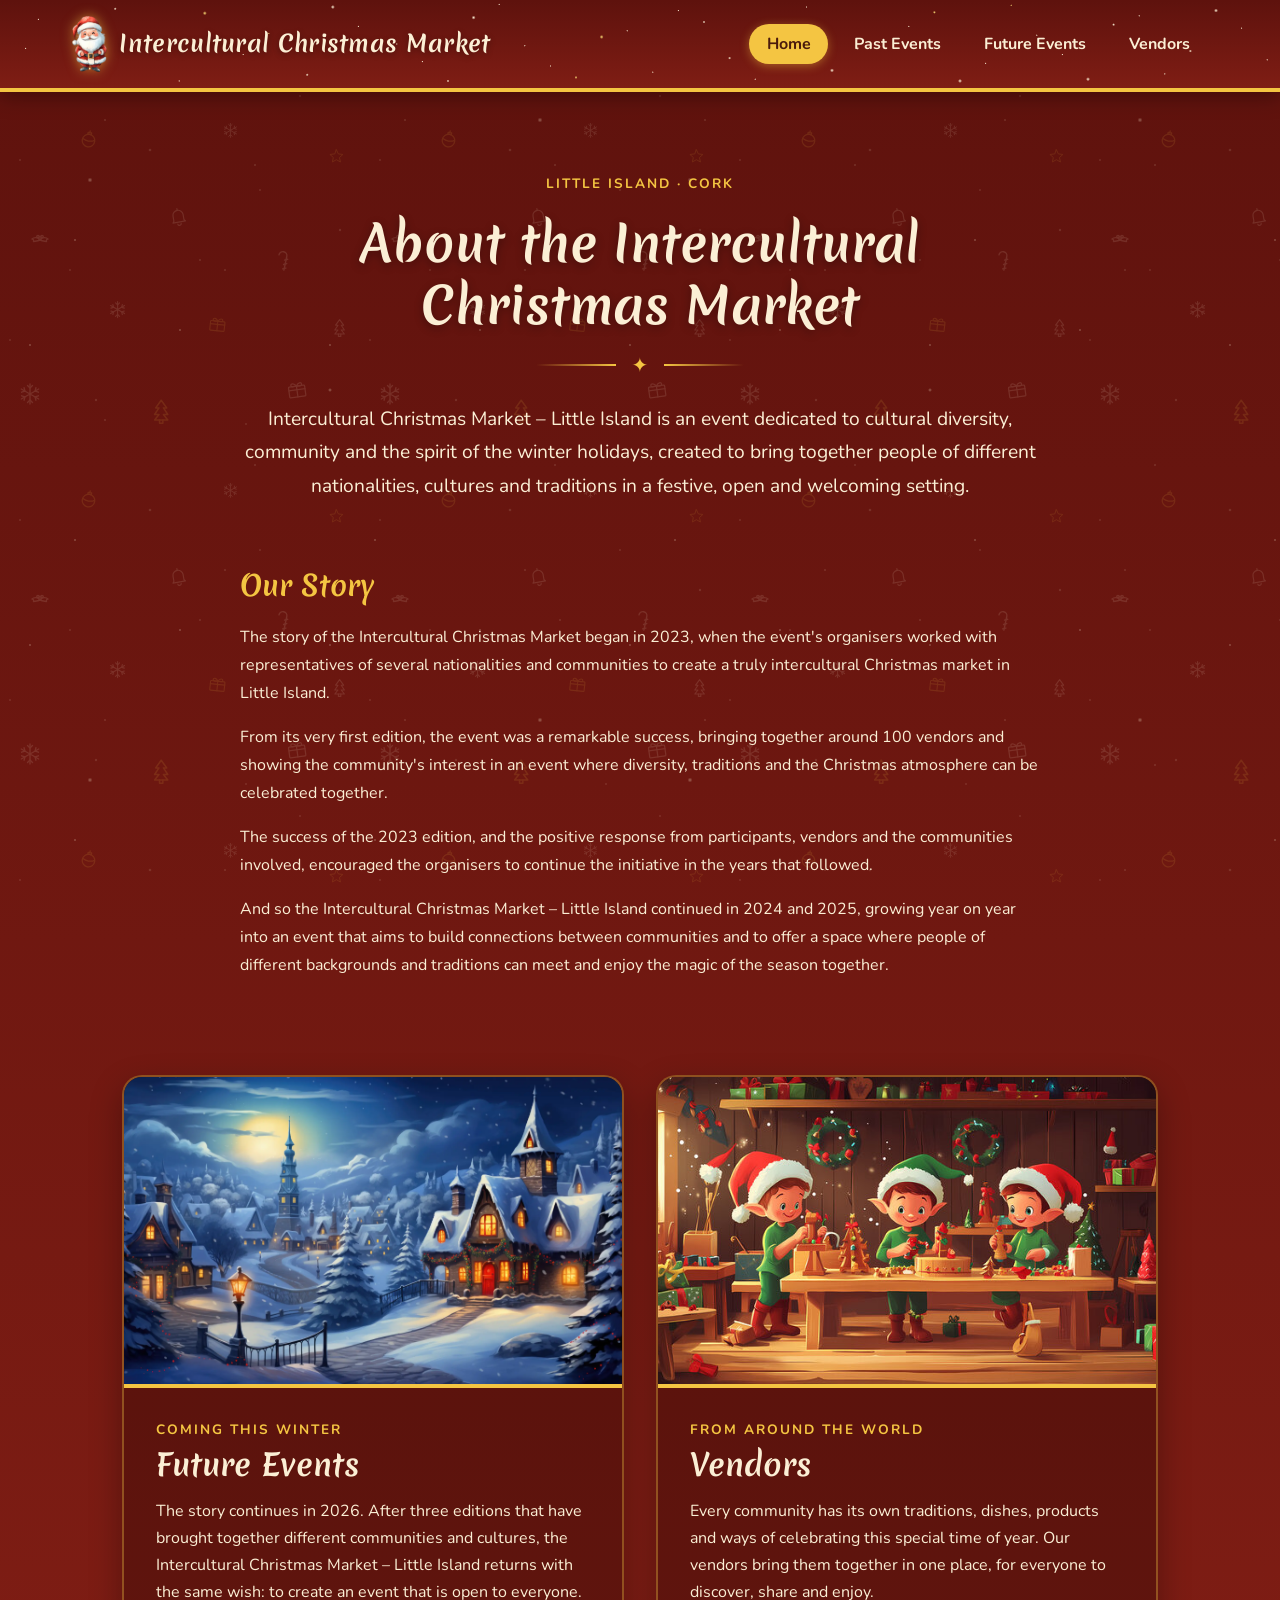
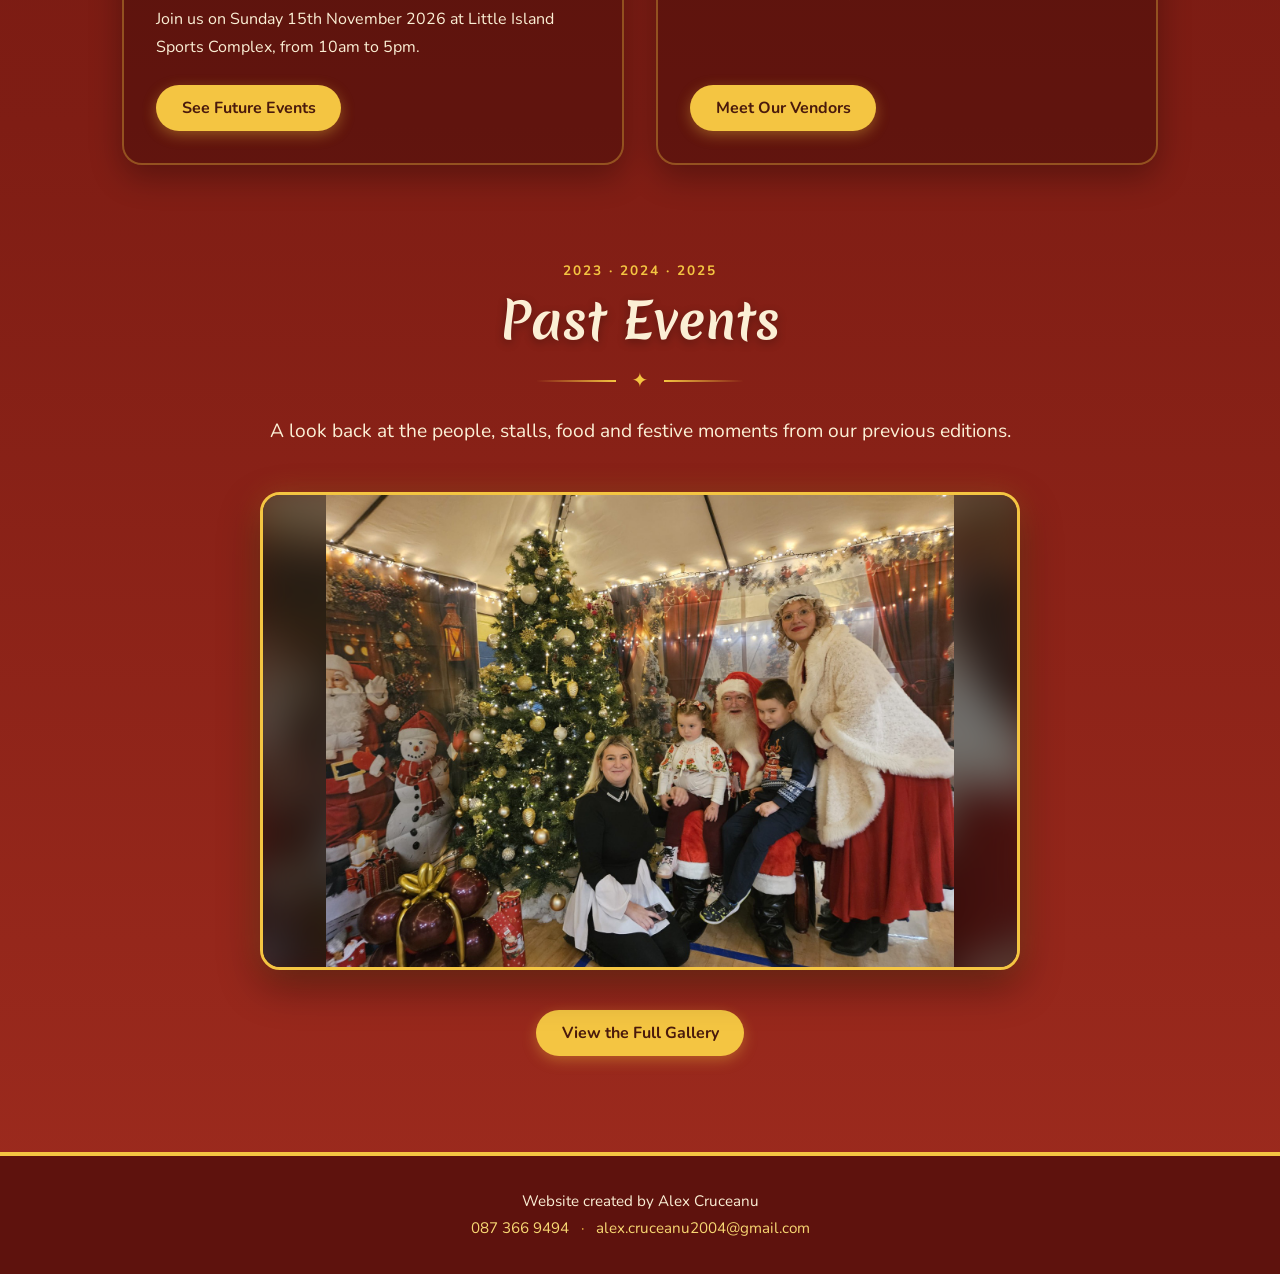
==== index.html @ 0f2bd7fd "Intercultural Christmas Market website Co-Authored-By: Claude Opus 5.5 <noreply@anthropic.com>" ====
<!DOCTYPE html>
<html lang="en">
<head>
  <meta charset="UTF-8">
  <meta name="viewport" content="width=device-width, initial-scale=1.0">
  <title>Intercultural Christmas Market</title>
  <link rel="preconnect" href="https://fonts.googleapis.com">
  <link rel="preconnect" href="https://fonts.gstatic.com" crossorigin>
  <link href="https://fonts.googleapis.com/css2?family=Merienda:wght@600;700&family=Nunito:wght@600;700&display=swap" rel="stylesheet">
  <link rel="stylesheet" href="styles.css">
</head>
<body>

  <header class="navbar">
    <nav class="nav-container" aria-label="Main navigation">
      <a href="index.html" class="brand">
        <img src="images/santa.png" alt="" class="brand-santa" width="316" height="499">
        <span class="brand-text">Intercultural Christmas Market</span>
      </a>

      <button class="nav-toggle" aria-label="Open menu" aria-expanded="false" aria-controls="nav-links">
        <span></span><span></span><span></span>
      </button>

      <ul class="nav-links" id="nav-links">
        <li><a href="index.html" class="active" aria-current="page">Home</a></li>
        <li><a href="past-events.html">Past Events</a></li>
        <li><a href="future-events.html">Future Events</a></li>
        <li><a href="vendors.html">Vendors</a></li>
      </ul>
    </nav>
  </header>

  <main>
    <!-- ========== About ========== -->
    <section class="about" id="about" aria-labelledby="about-title">
      <div class="container">

        <header class="section-header">
          <p class="eyebrow">Little Island &middot; Cork</p>
          <h1 id="about-title">About the Intercultural Christmas Market</h1>
          <div class="divider" aria-hidden="true"><span>&#10022;</span></div>
          <p class="lead">
            Intercultural Christmas Market – Little Island is an event dedicated to cultural diversity,
            community and the spirit of the winter holidays, created to bring together people of different
            nationalities, cultures and traditions in a festive, open and welcoming setting.
          </p>
        </header>

        <!-- Our story -->
        <div class="story">
          <h2>Our Story</h2>
          <p>
            The story of the Intercultural Christmas Market began in 2023, when the event's organisers
            worked with representatives of several nationalities and communities to create a truly
            intercultural Christmas market in Little Island.
          </p>
          <p>
            From its very first edition, the event was a remarkable success, bringing together around
            100 vendors and showing the community's interest in an event where diversity, traditions and
            the Christmas atmosphere can be celebrated together.
          </p>
          <p>
            The success of the 2023 edition, and the positive response from participants, vendors and the
            communities involved, encouraged the organisers to continue the initiative in the years that
            followed.
          </p>
          <p>
            And so the Intercultural Christmas Market – Little Island continued in 2024 and 2025, growing
            year on year into an event that aims to build connections between communities and to offer a
            space where people of different backgrounds and traditions can meet and enjoy the magic of the
            season together.
          </p>
        </div>

      </div>
    </section>
    <!-- ========== Future Events + Vendors ========== -->
    <section class="highlights" aria-label="Future events and vendors">
      <div class="container highlights-grid">

        <article class="feature-card">
          <div class="feature-image">
            <img src="images/future-events.webp" alt="A snowy Christmas village at night with glowing windows" width="2210" height="1316" loading="lazy">
          </div>
          <div class="feature-body">
            <p class="eyebrow">Coming this winter</p>
            <h2>Future Events</h2>
            <p>
              The story continues in 2026. After three editions that have brought together different
              communities and cultures, the Intercultural Christmas Market – Little Island returns with
              the same wish: to create an event that is open to everyone. Join us on Sunday 15th
              November 2026 at Little Island Sports Complex, from 10am to 5pm.
            </p>
            <a href="future-events.html" class="btn">See Future Events</a>
          </div>
        </article>

        <article class="feature-card">
          <div class="feature-image">
            <img src="images/vendors.jpg" alt="Christmas elves making toys in a cosy workshop" width="643" height="360" loading="lazy">
          </div>
          <div class="feature-body">
            <p class="eyebrow">From around the world</p>
            <h2>Vendors</h2>
            <p>
              Every community has its own traditions, dishes, products and ways of celebrating this special
              time of year. Our vendors bring them together in one place, for everyone to discover, share
              and enjoy.
            </p>
            <a href="vendors.html" class="btn">Meet Our Vendors</a>
          </div>
        </article>

      </div>
    </section>
    <!-- ========== Past Events carousel ========== -->
    <section class="past-events" aria-labelledby="past-title">
      <div class="container">
        <header class="section-header">
          <p class="eyebrow">2023 &middot; 2024 &middot; 2025</p>
          <h2 id="past-title">Past Events</h2>
          <div class="divider" aria-hidden="true"><span>&#10022;</span></div>
          <p class="lead">
            A look back at the people, stalls, food and festive moments from our previous editions.
          </p>
        </header>

        <div class="carousel" aria-roledescription="carousel" aria-label="Photos from past events">
          <div class="carousel-viewport">
            <ul class="carousel-track">
            <li class="slide" style="--bg: url('images/gallery/photo-05.jpg')" aria-roledescription="slide" aria-label="1 of 15">
              <img src="images/gallery/photo-05.jpg" alt="Families meeting Santa and Mrs Claus in Santa's Grotto" loading="eager">
            </li>
            <li class="slide" style="--bg: url('images/gallery/photo-34.jpg')" aria-roledescription="slide" aria-label="2 of 15">
              <img src="images/gallery/photo-34.jpg" alt="Two artists with paintings, jewellery and hand-painted clothes" loading="lazy">
            </li>
            <li class="slide" style="--bg: url('images/gallery/photo-16.jpg')" aria-roledescription="slide" aria-label="3 of 15">
              <img src="images/gallery/photo-16.jpg" alt="Homemade cakes and pastries" loading="lazy">
            </li>
            <li class="slide" style="--bg: url('images/gallery/photo-12.jpg')" aria-roledescription="slide" aria-label="4 of 15">
              <img src="images/gallery/photo-12.jpg" alt="Mexican street food from a festive food truck" loading="lazy">
            </li>
            <li class="slide" style="--bg: url('images/gallery/photo-27.jpg')" aria-roledescription="slide" aria-label="5 of 15">
              <img src="images/gallery/photo-27.jpg" alt="A busy market hall full of stalls and visitors" loading="lazy">
            </li>
            <li class="slide" style="--bg: url('images/gallery/photo-18.jpg')" aria-roledescription="slide" aria-label="6 of 15">
              <img src="images/gallery/photo-18.jpg" alt="Handmade crochet toys" loading="lazy">
            </li>
            <li class="slide" style="--bg: url('images/gallery/photo-54.jpg')" aria-roledescription="slide" aria-label="7 of 15">
              <img src="images/gallery/photo-54.jpg" alt="The Lunula Tea stallholders" loading="lazy">
            </li>
            <li class="slide" style="--bg: url('images/gallery/photo-19.jpg')" aria-roledescription="slide" aria-label="8 of 15">
              <img src="images/gallery/photo-19.jpg" alt="Botanical scented candles" loading="lazy">
            </li>
            <li class="slide" style="--bg: url('images/gallery/photo-13.jpg')" aria-roledescription="slide" aria-label="9 of 15">
              <img src="images/gallery/photo-13.jpg" alt="Speciality coffee to keep everyone warm" loading="lazy">
            </li>
            <li class="slide" style="--bg: url('images/gallery/photo-23.jpg')" aria-roledescription="slide" aria-label="10 of 15">
              <img src="images/gallery/photo-23.jpg" alt="Santa, Mrs Claus and their elf arrive" loading="lazy">
            </li>
            <li class="slide" style="--bg: url('images/gallery/photo-11.jpg')" aria-roledescription="slide" aria-label="11 of 15">
              <img src="images/gallery/photo-11.jpg" alt="Personalised mugs and Christmas gifts" loading="lazy">
            </li>
            <li class="slide" style="--bg: url('images/gallery/photo-37.jpg')" aria-roledescription="slide" aria-label="12 of 15">
              <img src="images/gallery/photo-37.jpg" alt="An oil painting of an autumn lake" loading="lazy">
            </li>
            <li class="slide" style="--bg: url('images/gallery/photo-20.jpg')" aria-roledescription="slide" aria-label="13 of 15">
              <img src="images/gallery/photo-20.jpg" alt="Handmade cards and gifts" loading="lazy">
            </li>
            <li class="slide" style="--bg: url('images/gallery/photo-17.jpg')" aria-roledescription="slide" aria-label="14 of 15">
              <img src="images/gallery/photo-17.jpg" alt="Friends gathered at the winter grotto" loading="lazy">
            </li>
            <li class="slide" style="--bg: url('images/gallery/photo-01.jpg')" aria-roledescription="slide" aria-label="15 of 15">
              <img src="images/gallery/photo-01.jpg" alt="Guests and community representatives at the market" loading="lazy">
            </li>
            </ul>
          </div>
        </div>

        <div class="past-cta">
          <a href="past-events.html" class="btn">View the Full Gallery</a>
        </div>
      </div>
    </section>
  </main>

  <footer class="site-footer">
    <div class="container">
      <p>Website created by Alex Cruceanu</p>
      <p>
        <a href="tel:+353873669494">087 366 9494</a>
        <span aria-hidden="true">&middot;</span>
        <a href="mailto:alex.cruceanu2004@gmail.com">alex.cruceanu2004@gmail.com</a>
      </p>
    </div>
  </footer>

  <script src="script.js"></script>
</body>
</html>
---- styles.css ----
/* ---------- Palette (taken from last year's flier) ---------- */
:root {
  --red-dark: #5e120d;
  --red: #7f1d14;
  --red-light: #9e2b1e;
  --gold: #f4c542;
  --gold-soft: #f8d873;
  --cream: #fbefd5;
  --brown: #4a1a0c;

  --font-display: "Merienda", cursive;
  --font-body: "Nunito", system-ui, sans-serif;
}

* {
  box-sizing: border-box;
  margin: 0;
  padding: 0;
}

body {
  font-family: var(--font-body);
  background: linear-gradient(180deg, var(--red-dark) 0%, var(--red) 60%, var(--red-light) 100%);
  min-height: 100vh;
  color: var(--cream);
  /* keeps the footer at the bottom on short pages */
  display: flex;
  flex-direction: column;
}

/* ---------- Festive background ---------- */
/* faint scattered icons: snowflakes, trees, presents, baubles... */
body::before {
  content: "";
  position: fixed;
  inset: 0;
  z-index: 0;
  pointer-events: none;
  background: url("images/pattern.svg") 0 0 / 360px 360px repeat;
  opacity: 0.12;
}

/* gently falling snow (two sizes of flake drifting at the same pace) */
body::after {
  content: "";
  position: fixed;
  left: 0;
  right: 0;
  top: -600px;
  height: calc(100% + 600px);
  z-index: 0;
  pointer-events: none;
  background-image:
    radial-gradient(1.5px 1.5px at 10% 15%, var(--cream), transparent),
    radial-gradient(1px 1px at 35% 40%, var(--cream), transparent),
    radial-gradient(1.5px 1.5px at 60% 10%, var(--cream), transparent),
    radial-gradient(1px 1px at 85% 55%, var(--cream), transparent),
    radial-gradient(1.5px 1.5px at 25% 80%, var(--cream), transparent),
    radial-gradient(1px 1px at 75% 90%, var(--cream), transparent),
    radial-gradient(2.5px 2.5px at 15% 30%, var(--cream), transparent),
    radial-gradient(2px 2px at 55% 65%, var(--cream), transparent),
    radial-gradient(2.5px 2.5px at 90% 20%, var(--cream), transparent);
  background-size:
    300px 300px, 300px 300px, 300px 300px, 300px 300px, 300px 300px, 300px 300px,
    600px 600px, 600px 600px, 600px 600px;
  opacity: 0.35;
  animation: snowfall 40s linear infinite;
}

@keyframes snowfall {
  from { transform: translateY(0); }
  to   { transform: translateY(600px); }
}

@media (prefers-reduced-motion: reduce) {
  body::after {
    animation: none;
  }
}

/* keep page content above the background layers */
main {
  position: relative;
  z-index: 1;
  flex: 1;
}

/* ---------- Navbar ---------- */
.navbar {
  position: sticky;
  top: 0;
  z-index: 100;
  background: linear-gradient(180deg, var(--red-dark), var(--red));
  border-bottom: 4px solid var(--gold);
  box-shadow: 0 4px 20px rgba(0, 0, 0, 0.35);
}

/* ---------- Starry sky (two layers that twinkle out of sync) ---------- */
.navbar::before,
.navbar::after {
  content: "";
  position: absolute;
  inset: 0;
  pointer-events: none;
  background-repeat: no-repeat;
}

.navbar::before {
  background-image:
    radial-gradient(1px 1px at 3% 22%, var(--cream), transparent),
    radial-gradient(1.5px 1.5px at 7% 78%, var(--cream), transparent),
    radial-gradient(1px 1px at 11% 45%, var(--cream), transparent),
    radial-gradient(2px 2px at 16% 15%, var(--gold-soft), transparent),
    radial-gradient(1px 1px at 19% 62%, var(--cream), transparent),
    radial-gradient(1.5px 1.5px at 24% 85%, var(--cream), transparent),
    radial-gradient(1px 1px at 28% 30%, var(--cream), transparent),
    radial-gradient(1px 1px at 33% 70%, var(--cream), transparent),
    radial-gradient(2px 2px at 37% 20%, var(--cream), transparent),
    radial-gradient(1px 1px at 41% 52%, var(--cream), transparent),
    radial-gradient(1.5px 1.5px at 45% 88%, var(--gold-soft), transparent),
    radial-gradient(1px 1px at 49% 35%, var(--cream), transparent),
    radial-gradient(1px 1px at 53% 12%, var(--cream), transparent),
    radial-gradient(1.5px 1.5px at 57% 66%, var(--cream), transparent),
    radial-gradient(1px 1px at 61% 28%, var(--cream), transparent),
    radial-gradient(2px 2px at 65% 80%, var(--cream), transparent),
    radial-gradient(1px 1px at 69% 48%, var(--cream), transparent),
    radial-gradient(1.5px 1.5px at 73% 14%, var(--gold-soft), transparent),
    radial-gradient(1px 1px at 77% 72%, var(--cream), transparent),
    radial-gradient(1px 1px at 81% 40%, var(--cream), transparent),
    radial-gradient(2px 2px at 85% 90%, var(--cream), transparent),
    radial-gradient(1px 1px at 89% 18%, var(--cream), transparent),
    radial-gradient(1.5px 1.5px at 93% 58%, var(--cream), transparent),
    radial-gradient(1px 1px at 97% 32%, var(--cream), transparent);
  animation: twinkle 3.5s ease-in-out infinite alternate;
}

.navbar::after {
  background-image:
    radial-gradient(1px 1px at 2% 55%, var(--cream), transparent),
    radial-gradient(1.5px 1.5px at 9% 10%, var(--cream), transparent),
    radial-gradient(1px 1px at 14% 92%, var(--cream), transparent),
    radial-gradient(1px 1px at 21% 38%, var(--gold-soft), transparent),
    radial-gradient(2px 2px at 26% 8%, var(--cream), transparent),
    radial-gradient(1px 1px at 31% 50%, var(--cream), transparent),
    radial-gradient(1.5px 1.5px at 35% 92%, var(--cream), transparent),
    radial-gradient(1px 1px at 39% 5%, var(--cream), transparent),
    radial-gradient(1px 1px at 43% 75%, var(--cream), transparent),
    radial-gradient(2px 2px at 47% 42%, var(--gold-soft), transparent),
    radial-gradient(1px 1px at 51% 82%, var(--cream), transparent),
    radial-gradient(1.5px 1.5px at 55% 25%, var(--cream), transparent),
    radial-gradient(1px 1px at 59% 90%, var(--cream), transparent),
    radial-gradient(1px 1px at 63% 8%, var(--cream), transparent),
    radial-gradient(1.5px 1.5px at 67% 55%, var(--cream), transparent),
    radial-gradient(1px 1px at 71% 30%, var(--cream), transparent),
    radial-gradient(2px 2px at 75% 92%, var(--cream), transparent),
    radial-gradient(1px 1px at 79% 6%, var(--gold-soft), transparent),
    radial-gradient(1px 1px at 83% 62%, var(--cream), transparent),
    radial-gradient(1.5px 1.5px at 87% 28%, var(--cream), transparent),
    radial-gradient(1px 1px at 91% 84%, var(--cream), transparent),
    radial-gradient(2px 2px at 95% 12%, var(--cream), transparent),
    radial-gradient(1px 1px at 99% 68%, var(--cream), transparent);
  animation: twinkle 4.5s ease-in-out 1.75s infinite alternate-reverse;
}

@keyframes twinkle {
  from { opacity: 0.25; }
  to   { opacity: 0.95; }
}

@media (prefers-reduced-motion: reduce) {
  .navbar::before,
  .navbar::after {
    animation: none;
    opacity: 0.7;
  }
}

.nav-container {
  position: relative;
  z-index: 1; /* keep content above the stars */
  max-width: 1200px;
  margin: 0 auto;
  padding: 1rem 2rem;
  display: flex;
  align-items: center;
  justify-content: space-between;
  gap: 1.5rem;
}

/* Brand (far left) */
.brand {
  display: flex;
  align-items: center;
  gap: 0.75rem;
  text-decoration: none;
  color: var(--cream);
}

.brand-santa {
  flex-shrink: 0;
  height: 3.5rem;
  width: auto;
  /* soft golden glow so the red suit stands out against the red bar */
  filter: drop-shadow(0 0 6px rgba(244, 197, 66, 0.55));
  transition: transform 0.3s;
}

.brand:hover .brand-santa {
  transform: rotate(-6deg) scale(1.06);
}

.brand-text {
  font-family: var(--font-display);
  font-weight: 700;
  font-size: 1.45rem;
  line-height: 1.2;
  letter-spacing: 0.3px;
  text-shadow: 0 2px 6px rgba(0, 0, 0, 0.3);
}

/* Links (right side) */
.nav-links {
  list-style: none;
  display: flex;
  align-items: center;
  gap: 0.5rem;
}

.nav-links a {
  display: block;
  padding: 0.55rem 1.1rem;
  border-radius: 999px;
  font-weight: 700;
  font-size: 1rem;
  color: var(--cream);
  text-decoration: none;
  transition: background-color 0.2s, color 0.2s, transform 0.2s;
}

.nav-links a:hover,
.nav-links a:focus-visible {
  background-color: rgba(244, 197, 66, 0.15);
  color: var(--gold-soft);
  transform: translateY(-1px);
  outline: none;
}

.nav-links a.active {
  background-color: var(--gold);
  color: var(--brown);
  box-shadow: 0 2px 10px rgba(244, 197, 66, 0.4);
}

/* Hamburger (mobile only) */
.nav-toggle {
  display: none;
  flex-direction: column;
  justify-content: center;
  gap: 5px;
  width: 2.75rem;
  height: 2.75rem;
  padding: 0.6rem;
  background: none;
  border: 2px solid var(--gold);
  border-radius: 10px;
  cursor: pointer;
}

.nav-toggle span {
  display: block;
  height: 3px;
  border-radius: 2px;
  background: var(--gold);
  transition: transform 0.25s, opacity 0.25s;
}

.nav-toggle[aria-expanded="true"] span:nth-child(1) { transform: translateY(8px) rotate(45deg); }
.nav-toggle[aria-expanded="true"] span:nth-child(2) { opacity: 0; }
.nav-toggle[aria-expanded="true"] span:nth-child(3) { transform: translateY(-8px) rotate(-45deg); }

/* ---------- Responsive ---------- */
@media (max-width: 860px) {
  .nav-container {
    flex-wrap: wrap;
    padding: 0.85rem 1.25rem;
  }

  .brand-text {
    font-size: 1.15rem;
  }

  .brand-santa {
    height: 2.75rem;
  }

  .nav-toggle {
    display: flex;
  }

  .nav-links {
    display: none;
    flex-direction: column;
    align-items: stretch;
    width: 100%;
    padding-top: 0.75rem;
    border-top: 1px solid rgba(244, 197, 66, 0.3);
  }

  .nav-links.open {
    display: flex;
  }

  .nav-links a {
    text-align: center;
    padding: 0.75rem;
  }
}

/* ==========================================================
   Shared page building blocks
   ========================================================== */
.container {
  max-width: 1100px;
  margin: 0 auto;
  padding: 0 2rem;
}

h1, h2 {
  font-family: var(--font-display);
  font-weight: 700;
  line-height: 1.25;
}

.eyebrow {
  font-weight: 700;
  font-size: 0.85rem;
  letter-spacing: 2px;
  text-transform: uppercase;
  color: var(--gold);
}

/* ==========================================================
   About section
   ========================================================== */
.about {
  padding: 5rem 0 6rem;
}

.about p {
  line-height: 1.75;
  margin-bottom: 1rem;
}

.about p:last-child {
  margin-bottom: 0;
}

/* Header */
.section-header {
  text-align: center;
  max-width: 800px;
  margin: 0 auto 4rem;
}

.section-header h1 {
  font-size: clamp(2rem, 5vw, 3.1rem);
  margin: 0.6rem 0 1rem;
  text-shadow: 0 3px 10px rgba(0, 0, 0, 0.3);
}

.divider {
  display: flex;
  align-items: center;
  justify-content: center;
  gap: 1rem;
  margin-bottom: 1.5rem;
  color: var(--gold);
  font-size: 1.25rem;
}

.divider::before,
.divider::after {
  content: "";
  width: 80px;
  height: 2px;
  background: linear-gradient(90deg, transparent, var(--gold));
}

.divider::after {
  transform: scaleX(-1);
}

.lead {
  font-size: 1.2rem;
}

/* Our story */
.story {
  max-width: 800px;
  margin: 0 auto;
}

.story h2 {
  font-size: 1.75rem;
  color: var(--gold);
  margin-bottom: 1.25rem;
}

/* ---------- About: responsive ---------- */
@media (max-width: 860px) {
  .container {
    padding: 0 1.25rem;
  }

  .about {
    padding: 3rem 0 4rem;
  }

  .section-header {
    margin-bottom: 3rem;
  }
}

/* ==========================================================
   Future Events + Vendors
   ========================================================== */
.highlights {
  padding: 0 0 6rem;
}

.highlights-grid {
  display: grid;
  grid-template-columns: 1fr 1fr;
  gap: 2rem;
}

.feature-card {
  display: flex;
  flex-direction: column;
  overflow: hidden;
  border-radius: 20px;
  background: rgba(40, 6, 4, 0.35);
  border: 2px solid rgba(244, 197, 66, 0.35);
  box-shadow: 0 12px 32px rgba(0, 0, 0, 0.3);
  transition: transform 0.3s, border-color 0.3s, box-shadow 0.3s;
}

.feature-card:hover {
  transform: translateY(-6px);
  border-color: var(--gold);
  box-shadow: 0 18px 40px rgba(0, 0, 0, 0.4), 0 0 24px rgba(244, 197, 66, 0.25);
}

.feature-image {
  aspect-ratio: 16 / 10;
  overflow: hidden;
  border-bottom: 4px solid var(--gold);
}

.feature-image img {
  display: block;
  width: 100%;
  height: 100%;
  object-fit: cover;
  transition: transform 0.6s;
}

.feature-card:hover .feature-image img {
  transform: scale(1.06);
}

.feature-body {
  display: flex;
  flex-direction: column;
  align-items: flex-start;
  flex: 1;
  padding: 2rem;
}

.feature-body h2 {
  font-size: 1.9rem;
  color: var(--cream);
  margin: 0.4rem 0 0.9rem;
}

.feature-body p:not(.eyebrow) {
  line-height: 1.7;
  margin-bottom: 1.5rem;
}

.btn {
  margin-top: auto; /* keeps both buttons lined up at the bottom */
  display: inline-block;
  padding: 0.75rem 1.6rem;
  border-radius: 999px;
  background: var(--gold);
  color: var(--brown);
  font-weight: 700;
  text-decoration: none;
  box-shadow: 0 4px 14px rgba(244, 197, 66, 0.35);
  transition: background-color 0.2s, transform 0.2s;
}

.btn:hover,
.btn:focus-visible {
  background: var(--gold-soft);
  transform: translateY(-2px);
  outline: none;
}

@media (prefers-reduced-motion: reduce) {
  .feature-card,
  .feature-image img {
    transition: none;
  }
}

@media (max-width: 860px) {
  .highlights {
    padding-bottom: 4rem;
  }

  .highlights-grid {
    grid-template-columns: 1fr;
  }

  .feature-body {
    padding: 1.5rem;
  }
}

/* ==========================================================
   Future Events page
   ========================================================== */
.event-details {
  list-style: none;
  display: grid;
  grid-template-columns: repeat(3, 1fr);
  gap: 1.5rem;
  margin-bottom: 4rem;
}

.event-details li {
  padding: 1.5rem;
  text-align: center;
  border-radius: 20px;
  background: rgba(40, 6, 4, 0.35);
  border: 2px solid rgba(244, 197, 66, 0.35);
}

.event-details .eyebrow {
  display: block;
  margin-bottom: 0.5rem;
}

.event-details strong {
  font-family: var(--font-display);
  font-size: 1.2rem;
  line-height: 1.4;
}

.story + .story {
  margin-top: 3.5rem;
}

.vendor-list {
  list-style: none;
  display: flex;
  flex-wrap: wrap;
  gap: 0.6rem;
  margin-top: 1.25rem;
}

.vendor-list li {
  padding: 0.45rem 1rem;
  border-radius: 999px;
  background: rgba(244, 197, 66, 0.12);
  border: 1px solid rgba(244, 197, 66, 0.45);
}

@media (max-width: 860px) {
  .event-details {
    grid-template-columns: 1fr;
    gap: 1rem;
    margin-bottom: 2rem;
  }
}

/* ==========================================================
   Footer
   ========================================================== */
.site-footer {
  position: relative;
  z-index: 1; /* keep above the background layers */
  padding: 2rem 0;
  text-align: center;
  background: var(--red-dark);
  border-top: 4px solid var(--gold);
  font-size: 0.95rem;
  line-height: 1.8;
}

.site-footer a {
  color: var(--gold-soft);
  text-decoration: none;
}

.site-footer a:hover,
.site-footer a:focus-visible {
  text-decoration: underline;
}

.site-footer span {
  margin: 0 0.5rem;
  color: var(--gold);
}

/* ==========================================================
   Vendors page
   ========================================================== */
.vendors-grid {
  display: flex;
  flex-wrap: wrap;
  justify-content: center;
  gap: 2rem;
}

.vendor-card {
  width: 320px;
  max-width: 100%;
}

.vendor-card .feature-body {
  align-items: center;
  padding: 1.5rem;
  text-align: center;
}

.vendor-card .feature-body h2 {
  font-size: 1.4rem;
}

/* ==========================================================
   Past Events page
   ========================================================== */
/* each photo's width follows its shape, so rows fill the page without cropping */
.gallery {
  --row-height: 260px;
  display: flex;
  flex-wrap: wrap;
  gap: 0.75rem;
}

/* stops the last row stretching to full width */
.gallery::after {
  content: "";
  flex-grow: 999;
}

.gallery-item {
  flex: calc(var(--ar) * 100) 1 calc(var(--ar) * var(--row-height));
  aspect-ratio: var(--ar);
  overflow: hidden;
  border-radius: 12px;
  border: 2px solid rgba(244, 197, 66, 0.35);
  box-shadow: 0 6px 18px rgba(0, 0, 0, 0.3);
  transition: transform 0.25s, border-color 0.25s;
}

.gallery-item:hover,
.gallery-item:focus-visible {
  transform: translateY(-4px);
  border-color: var(--gold);
  outline: none;
}

.gallery-item img {
  display: block;
  width: 100%;
  height: 100%;
  object-fit: cover;
  transition: transform 0.4s;
}

.gallery-item:hover img {
  transform: scale(1.04);
}

/* Full-size photo viewer */
.lightbox {
  position: fixed;
  inset: 0;
  width: 100%;
  height: 100%;
  max-width: none;
  max-height: none;
  border: none;
  background: rgba(20, 3, 2, 0.94);
  color: var(--cream);
}

.lightbox[open] {
  display: flex;
  align-items: center;
  justify-content: center;
}

.lightbox-image {
  display: block;
  max-width: calc(100vw - 10rem);
  max-height: calc(100vh - 2rem);
  border-radius: 10px;
}

.lightbox-btn {
  position: absolute;
  width: 3rem;
  height: 3rem;
  border: 2px solid var(--gold);
  border-radius: 50%;
  background: rgba(40, 6, 4, 0.7);
  color: var(--gold);
  font-size: 1.9rem;
  line-height: 1;
  cursor: pointer;
  transition: background-color 0.2s, color 0.2s;
}

.lightbox-btn:hover,
.lightbox-btn:focus-visible {
  background: var(--gold);
  color: var(--brown);
  outline: none;
}

.lightbox-close { top: 1rem; right: 1rem; }
.lightbox-prev { left: 1rem; top: calc(50% - 1.5rem); }
.lightbox-next { right: 1rem; top: calc(50% - 1.5rem); }

@media (prefers-reduced-motion: reduce) {
  .gallery-item,
  .gallery-item img {
    transition: none;
  }
}

@media (max-width: 860px) {
  .gallery {
    --row-height: 150px;
    gap: 0.5rem;
  }

  .lightbox-image {
    max-width: calc(100vw - 1rem);
    max-height: calc(100vh - 9rem);
  }

  /* arrows move below the photo so they don't cover it */
  .lightbox-prev,
  .lightbox-next {
    top: auto;
    bottom: 1rem;
  }

  .lightbox-prev { left: calc(50% - 4rem); }
  .lightbox-next { right: calc(50% - 4rem); }
}

/* ==========================================================
   Past Events carousel
   ========================================================== */
.past-events {
  padding: 0 0 6rem;
}

.section-header h2 {
  font-size: clamp(2rem, 5vw, 3.1rem);
  margin: 0.6rem 0 1rem;
  text-shadow: 0 3px 10px rgba(0, 0, 0, 0.3);
}

.past-events .section-header {
  margin-bottom: 3rem;
}

.carousel {
  position: relative;
  max-width: 760px;
  margin: 0 auto;
}

.carousel-viewport {
  overflow: hidden;
  border-radius: 20px;
  border: 3px solid var(--gold);
  box-shadow: 0 16px 40px rgba(0, 0, 0, 0.4), 0 0 30px rgba(244, 197, 66, 0.2);
  background: var(--red-dark);
}

.carousel-track {
  list-style: none;
  display: flex;
  transition: transform 0.6s ease;
}

.slide {
  position: relative;
  flex: 0 0 100%;
  aspect-ratio: 16 / 10;
  overflow: hidden;
}

/* blurred copy of the photo fills the space around portrait shots */
.slide::before {
  content: "";
  position: absolute;
  inset: -20px;
  background: var(--bg) center / cover no-repeat;
  filter: blur(22px) brightness(0.55);
}

.slide img {
  position: relative;
  display: block;
  width: 100%;
  height: 100%;
  object-fit: contain;
}


.past-cta {
  text-align: center;
  margin-top: 2.5rem;
}

@media (prefers-reduced-motion: reduce) {
  .carousel-track {
    transition: none;
  }
}

@media (max-width: 860px) {
  .past-events {
    padding-bottom: 4rem;
  }

  .slide {
    aspect-ratio: 4 / 5;
  }
}
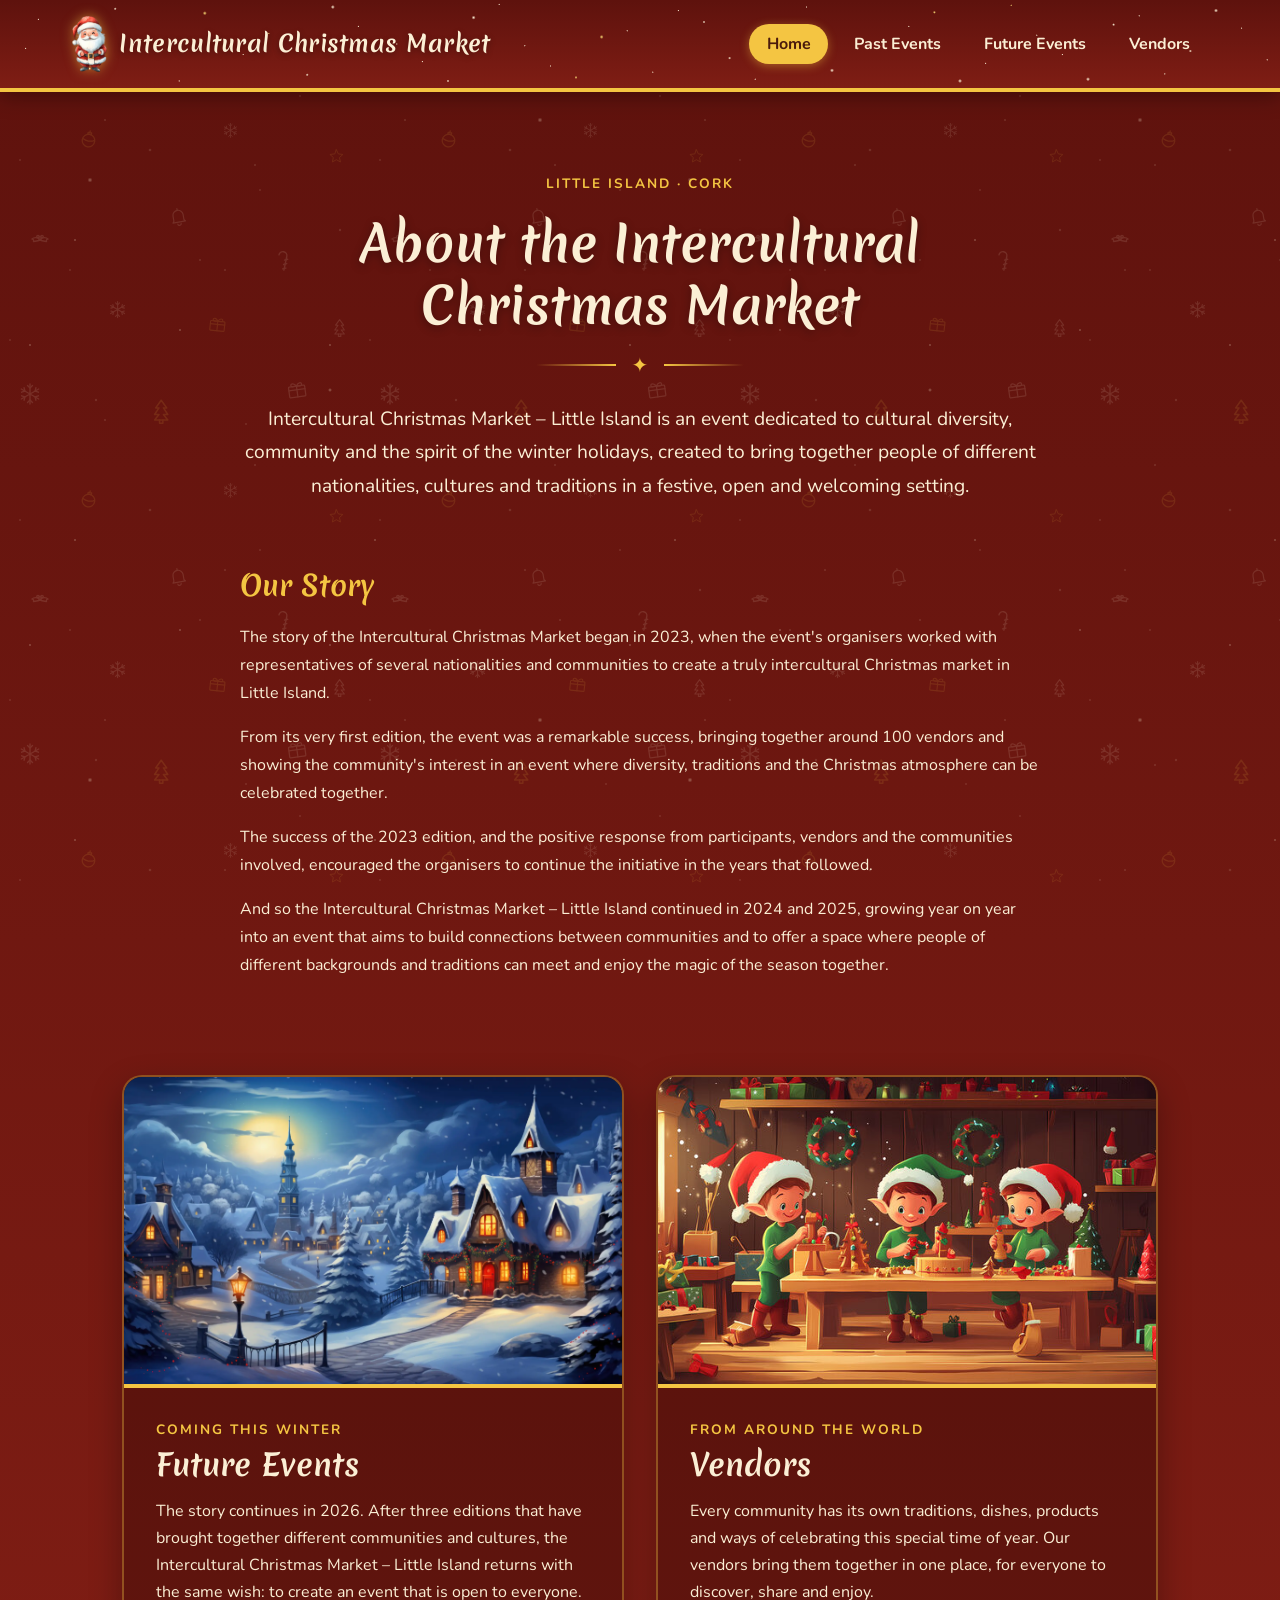
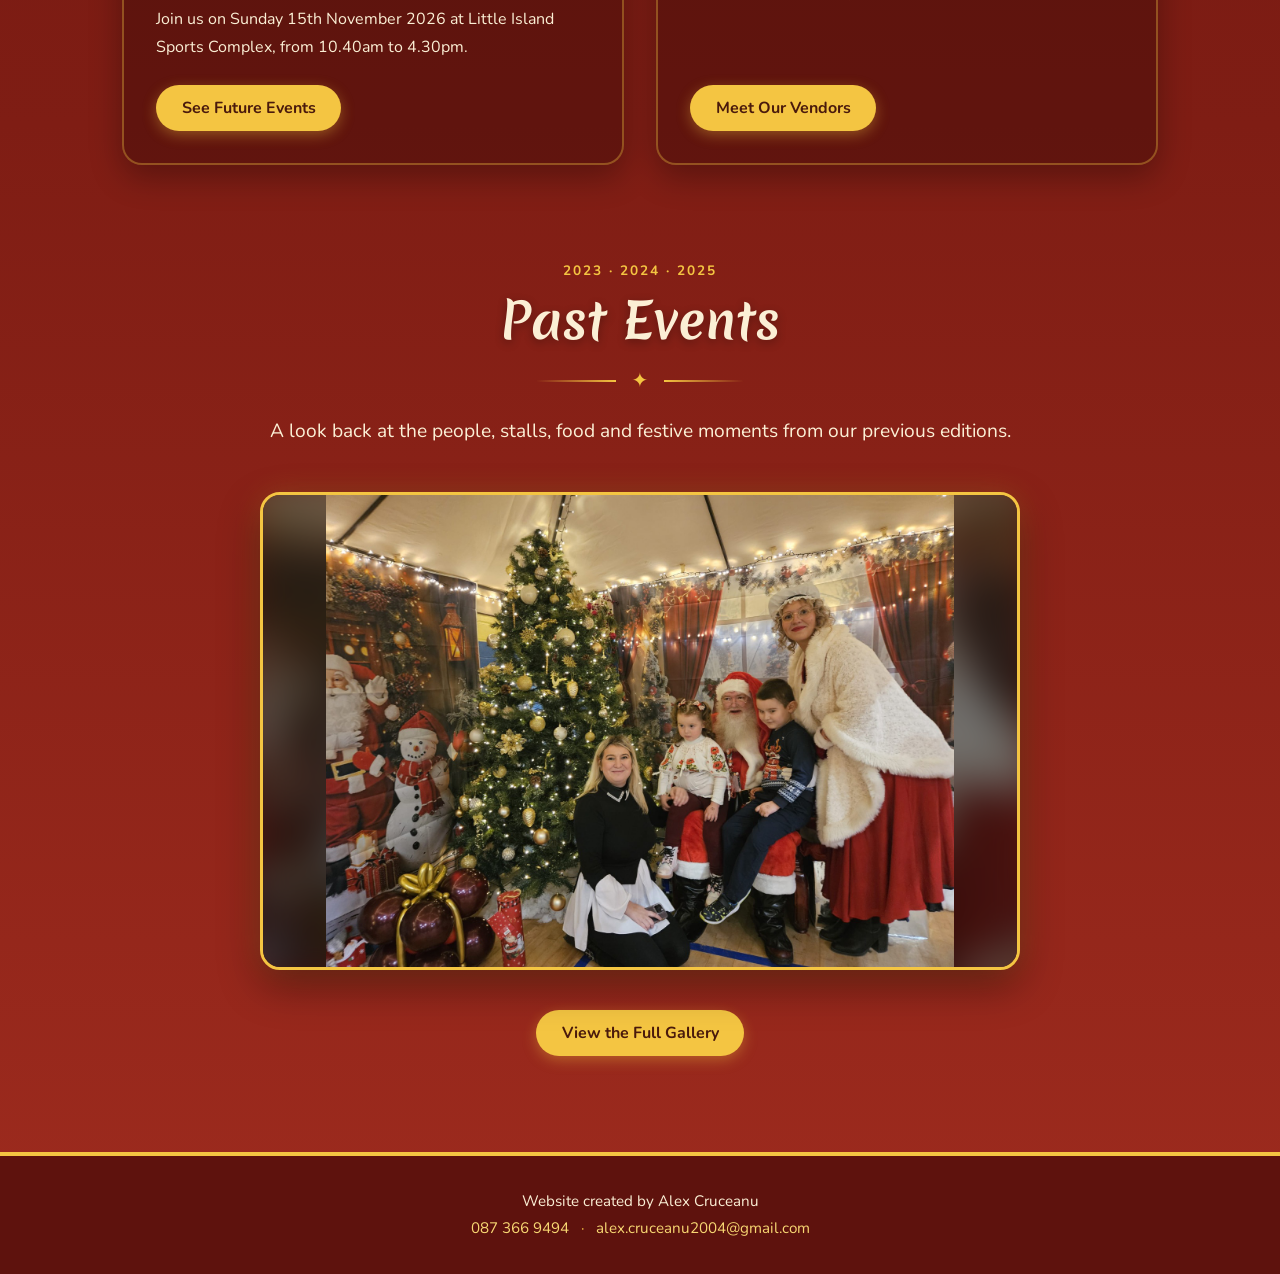
==== commit c3f87122: "Update homepage event time Co-Authored-By: Claude Opus 5.5 <noreply@anthropic.com>" ====
--- a/index.html
+++ b/index.html
@@ -90,7 +90,7 @@
               The story continues in 2026. After three editions that have brought together different
               communities and cultures, the Intercultural Christmas Market – Little Island returns with
               the same wish: to create an event that is open to everyone. Join us on Sunday 15th
-              November 2026 at Little Island Sports Complex, from 10am to 5pm.
+              November 2026 at Little Island Sports Complex, from 10.40am to 4.30pm.
             </p>
             <a href="future-events.html" class="btn">See Future Events</a>
           </div>
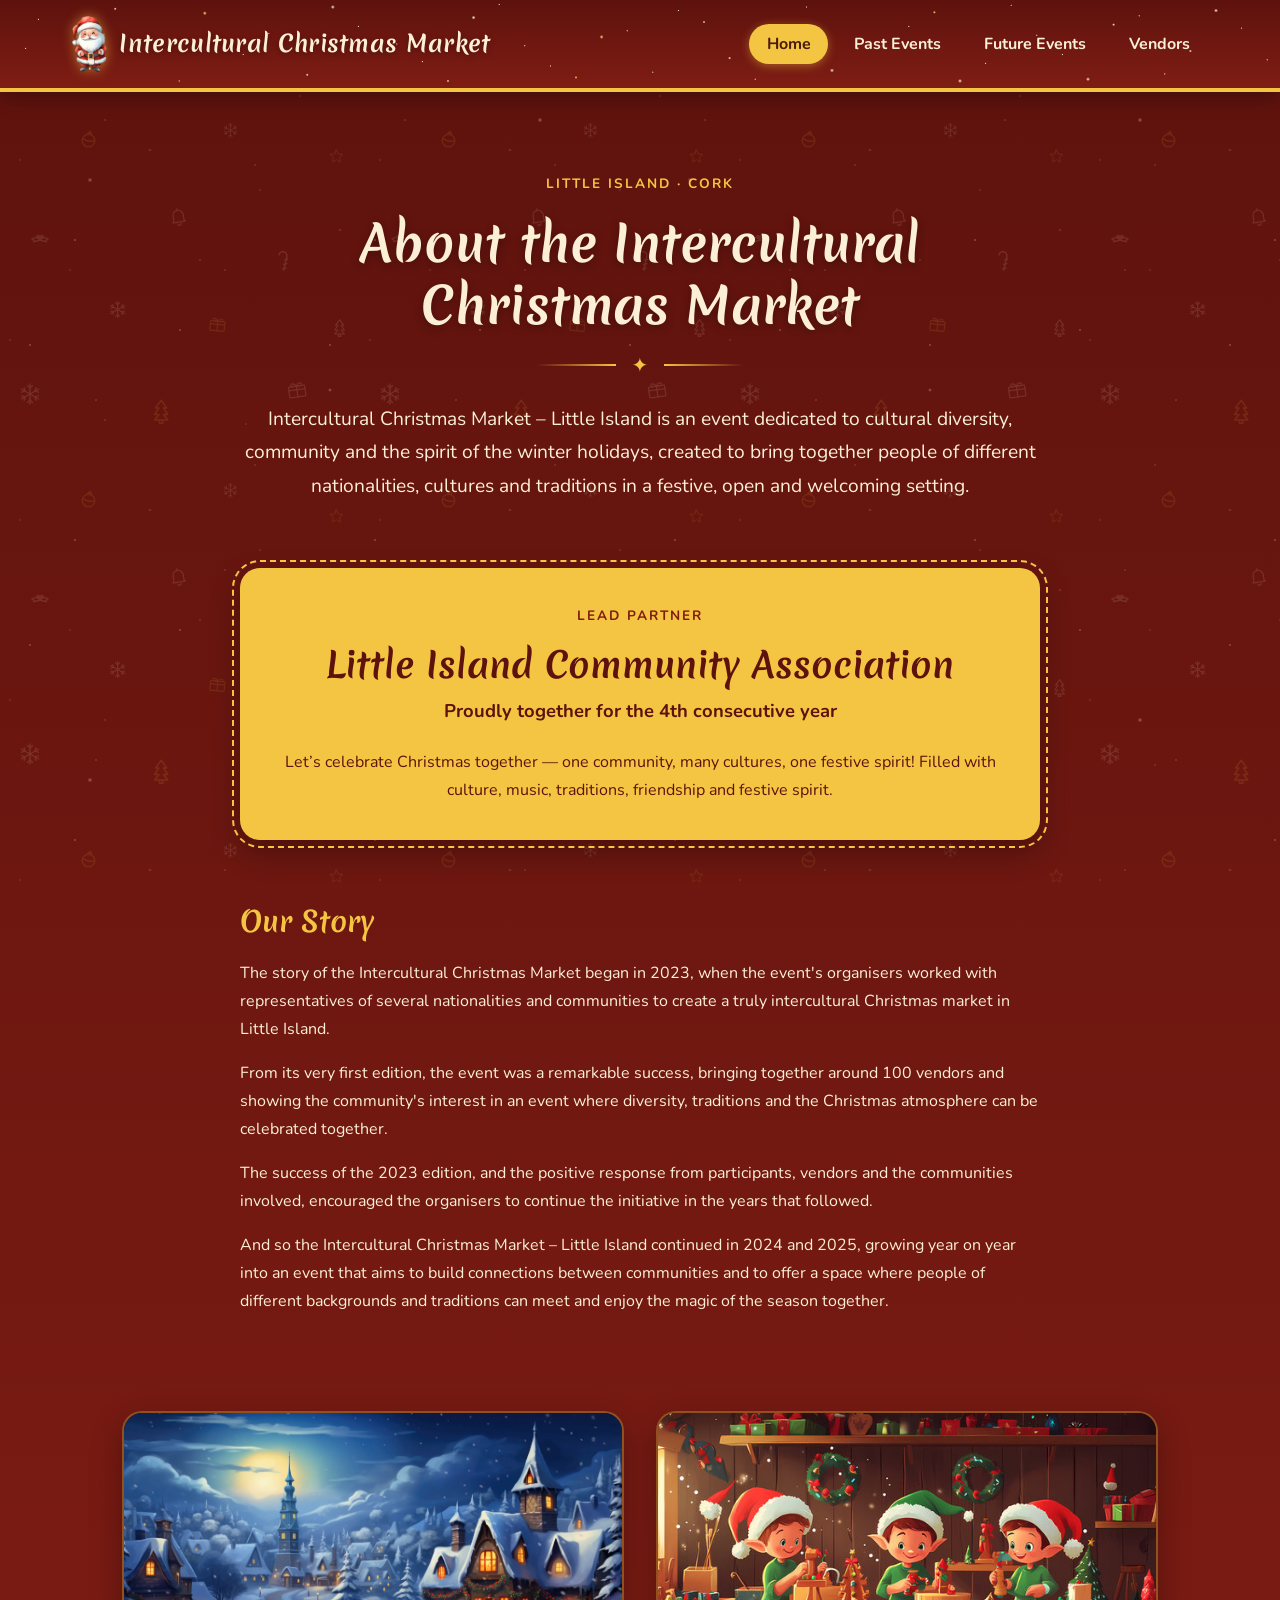
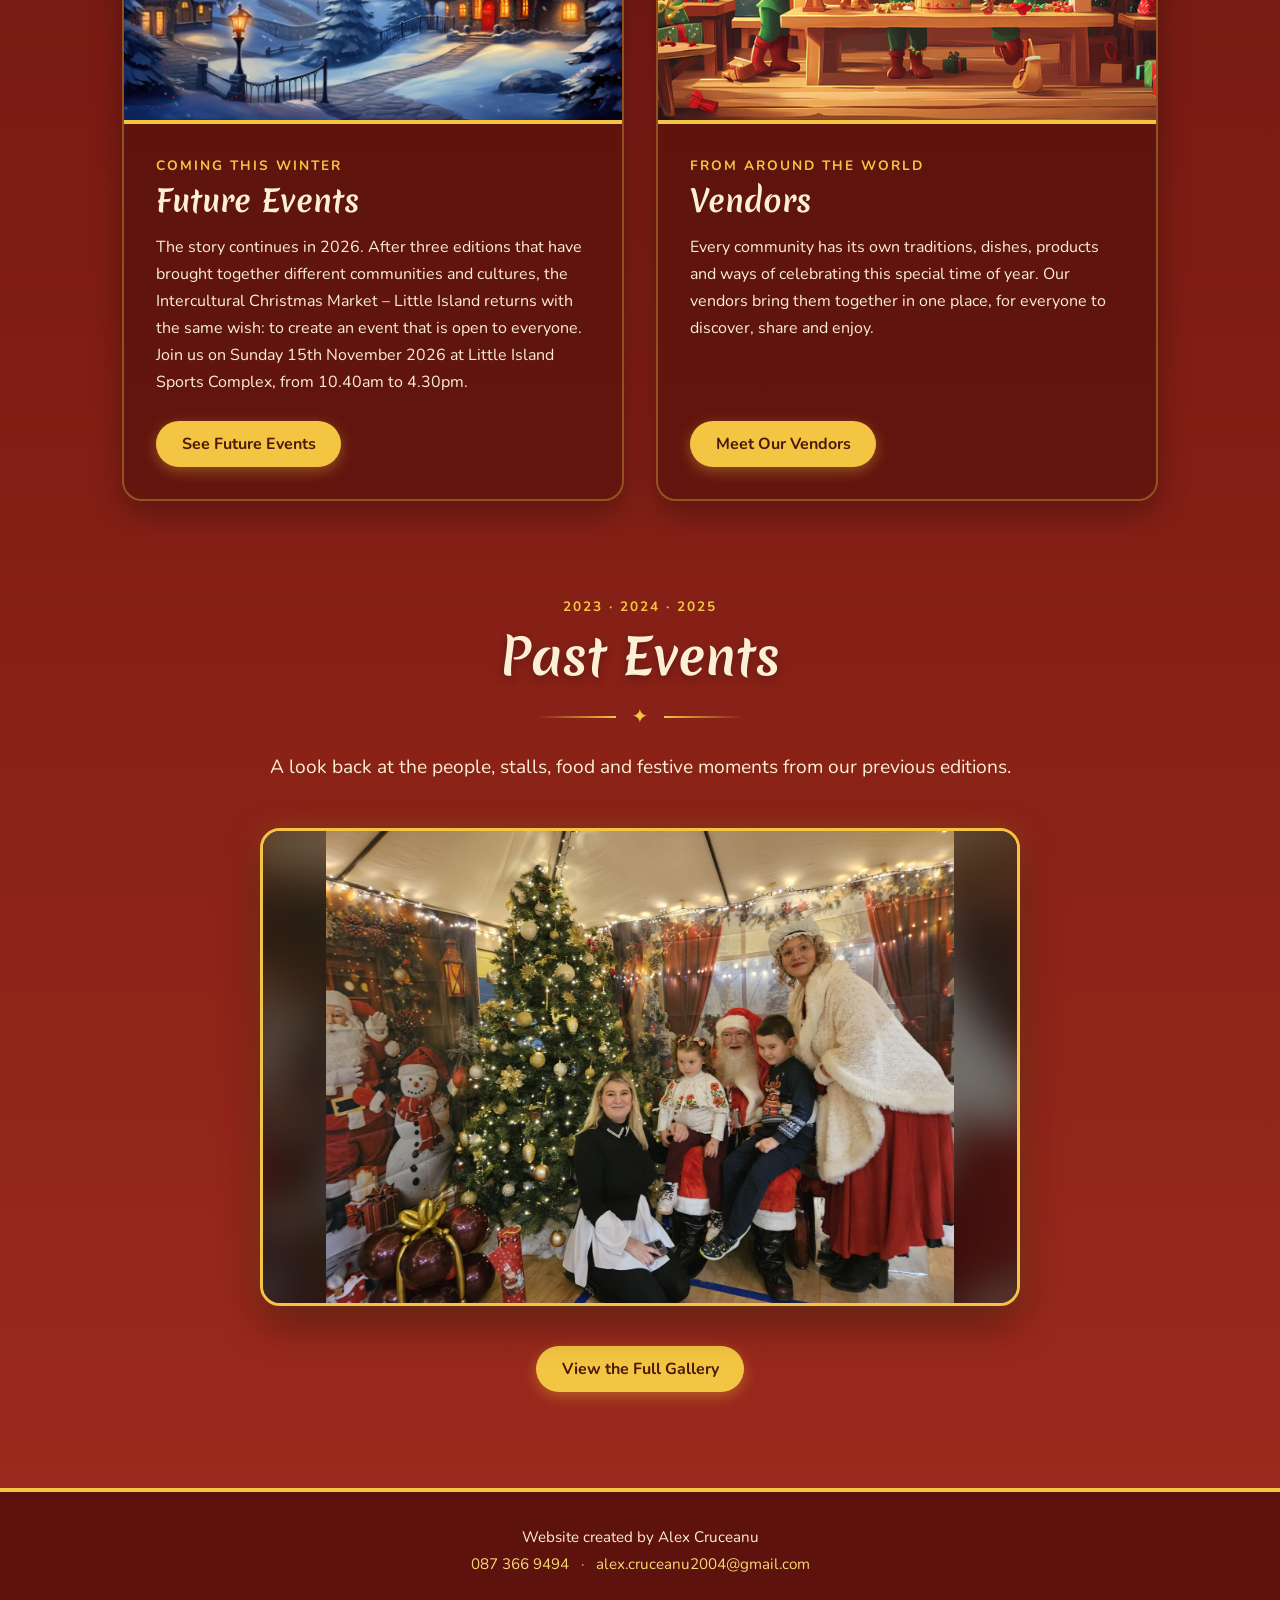
==== commit cc5a8da4: "Add Lead Partner banner to homepage Co-Authored-By: Claude Opus 5.5 <noreply@anthropic.com>" ====
--- a/index.html
+++ b/index.html
@@ -47,6 +47,17 @@
           </p>
         </header>
 
+        <!-- Lead partner -->
+        <div class="partner-banner">
+          <p class="eyebrow">Lead Partner</p>
+          <h2>Little Island Community Association</h2>
+          <p class="partner-years">Proudly together for the 4th consecutive year</p>
+          <p>
+            Let’s celebrate Christmas together — one community, many cultures, one festive spirit!
+            Filled with culture, music, traditions, friendship and festive spirit.
+          </p>
+        </div>
+
         <!-- Our story -->
         <div class="story">
           <h2>Our Story</h2>
--- a/styles.css
+++ b/styles.css
@@ -406,6 +406,35 @@
   margin-bottom: 1.25rem;
 }
 
+/* Lead partner banner */
+.partner-banner {
+  max-width: 800px;
+  margin: 0 auto 4rem;
+  padding: 2.25rem 2rem;
+  text-align: center;
+  border-radius: 20px;
+  background: var(--gold);
+  color: var(--red-dark);
+  box-shadow: 0 12px 30px rgba(0, 0, 0, 0.3);
+  outline: 2px dashed var(--gold);
+  outline-offset: 6px;
+}
+
+.partner-banner .eyebrow {
+  color: var(--red);
+}
+
+.partner-banner h2 {
+  font-size: clamp(1.5rem, 4vw, 2.2rem);
+  margin: 0.4rem 0 0.5rem;
+}
+
+.about .partner-banner .partner-years {
+  font-weight: 700;
+  font-size: 1.15rem;
+  margin-bottom: 1.25rem;
+}
+
 /* ---------- About: responsive ---------- */
 @media (max-width: 860px) {
   .container {
@@ -418,6 +447,11 @@
 
   .section-header {
     margin-bottom: 3rem;
+  }
+
+  .partner-banner {
+    margin-bottom: 3rem;
+    padding: 1.75rem 1.25rem;
   }
 }
 
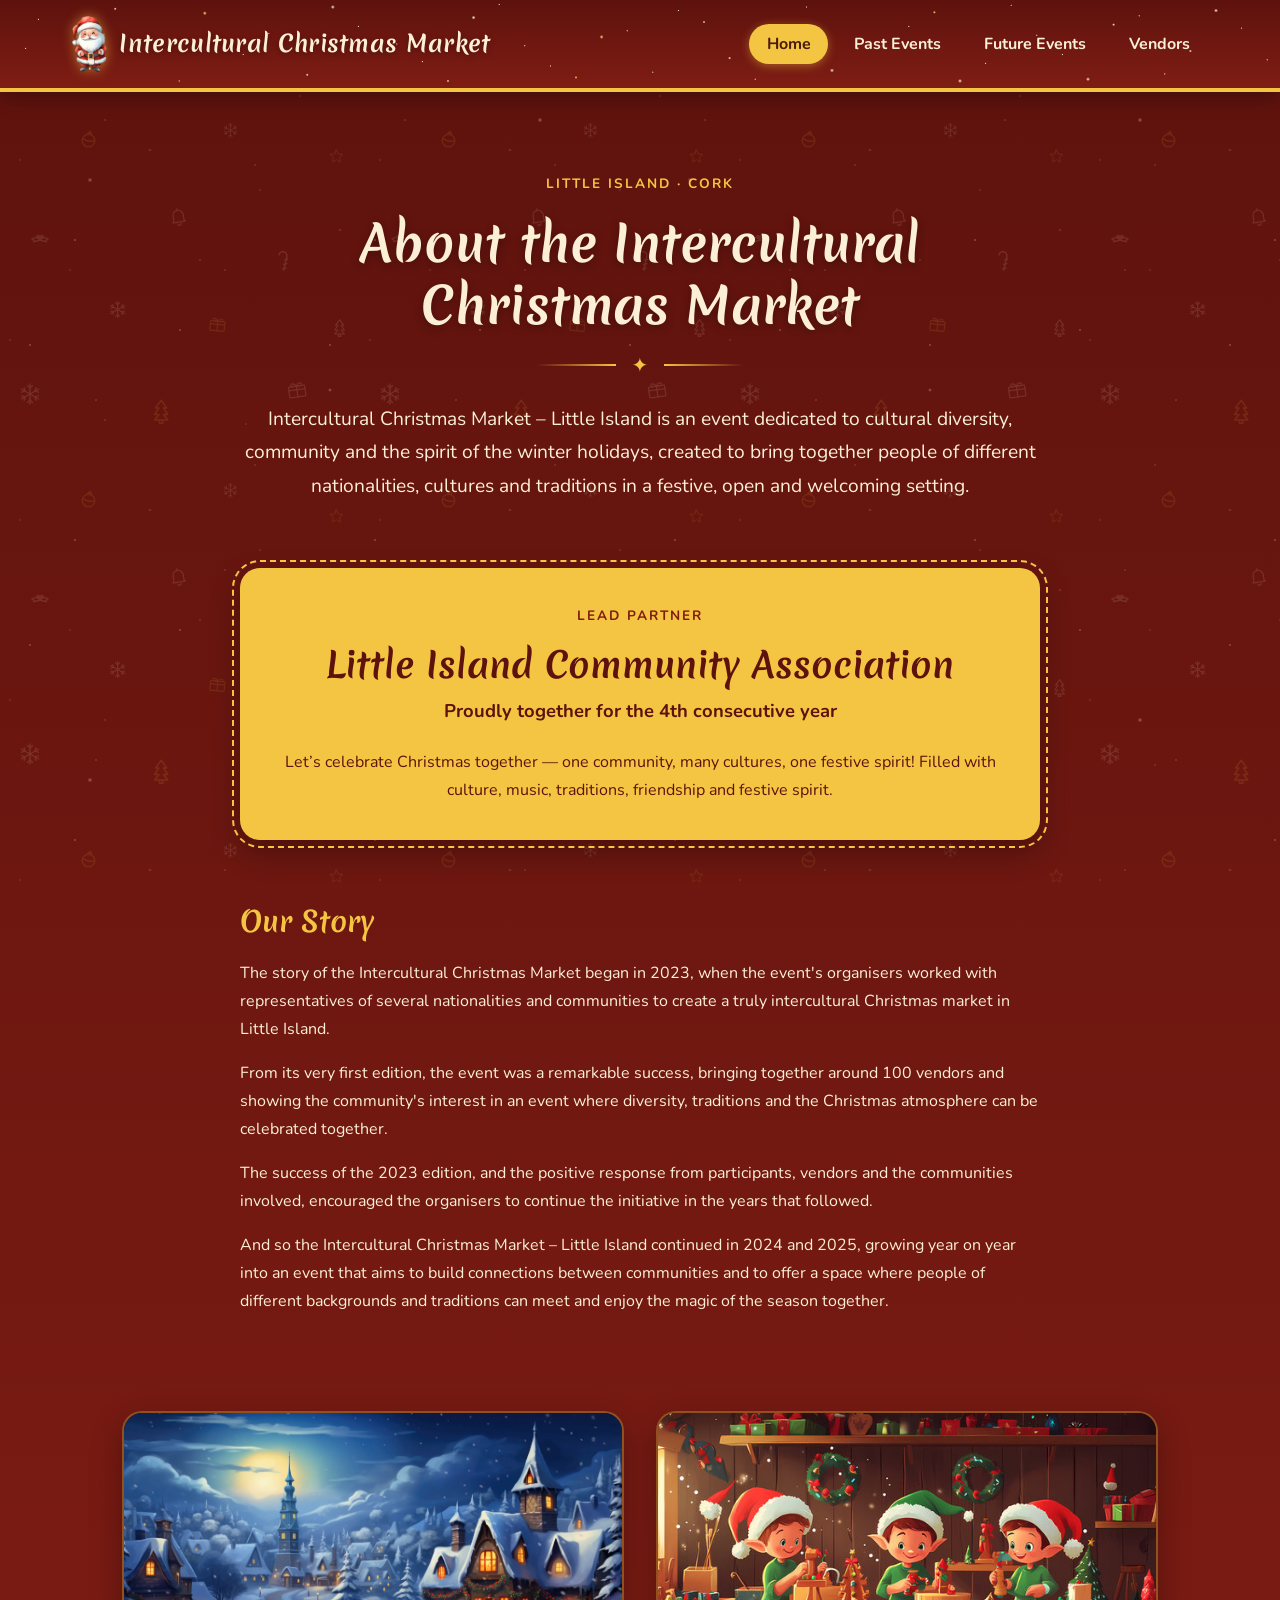
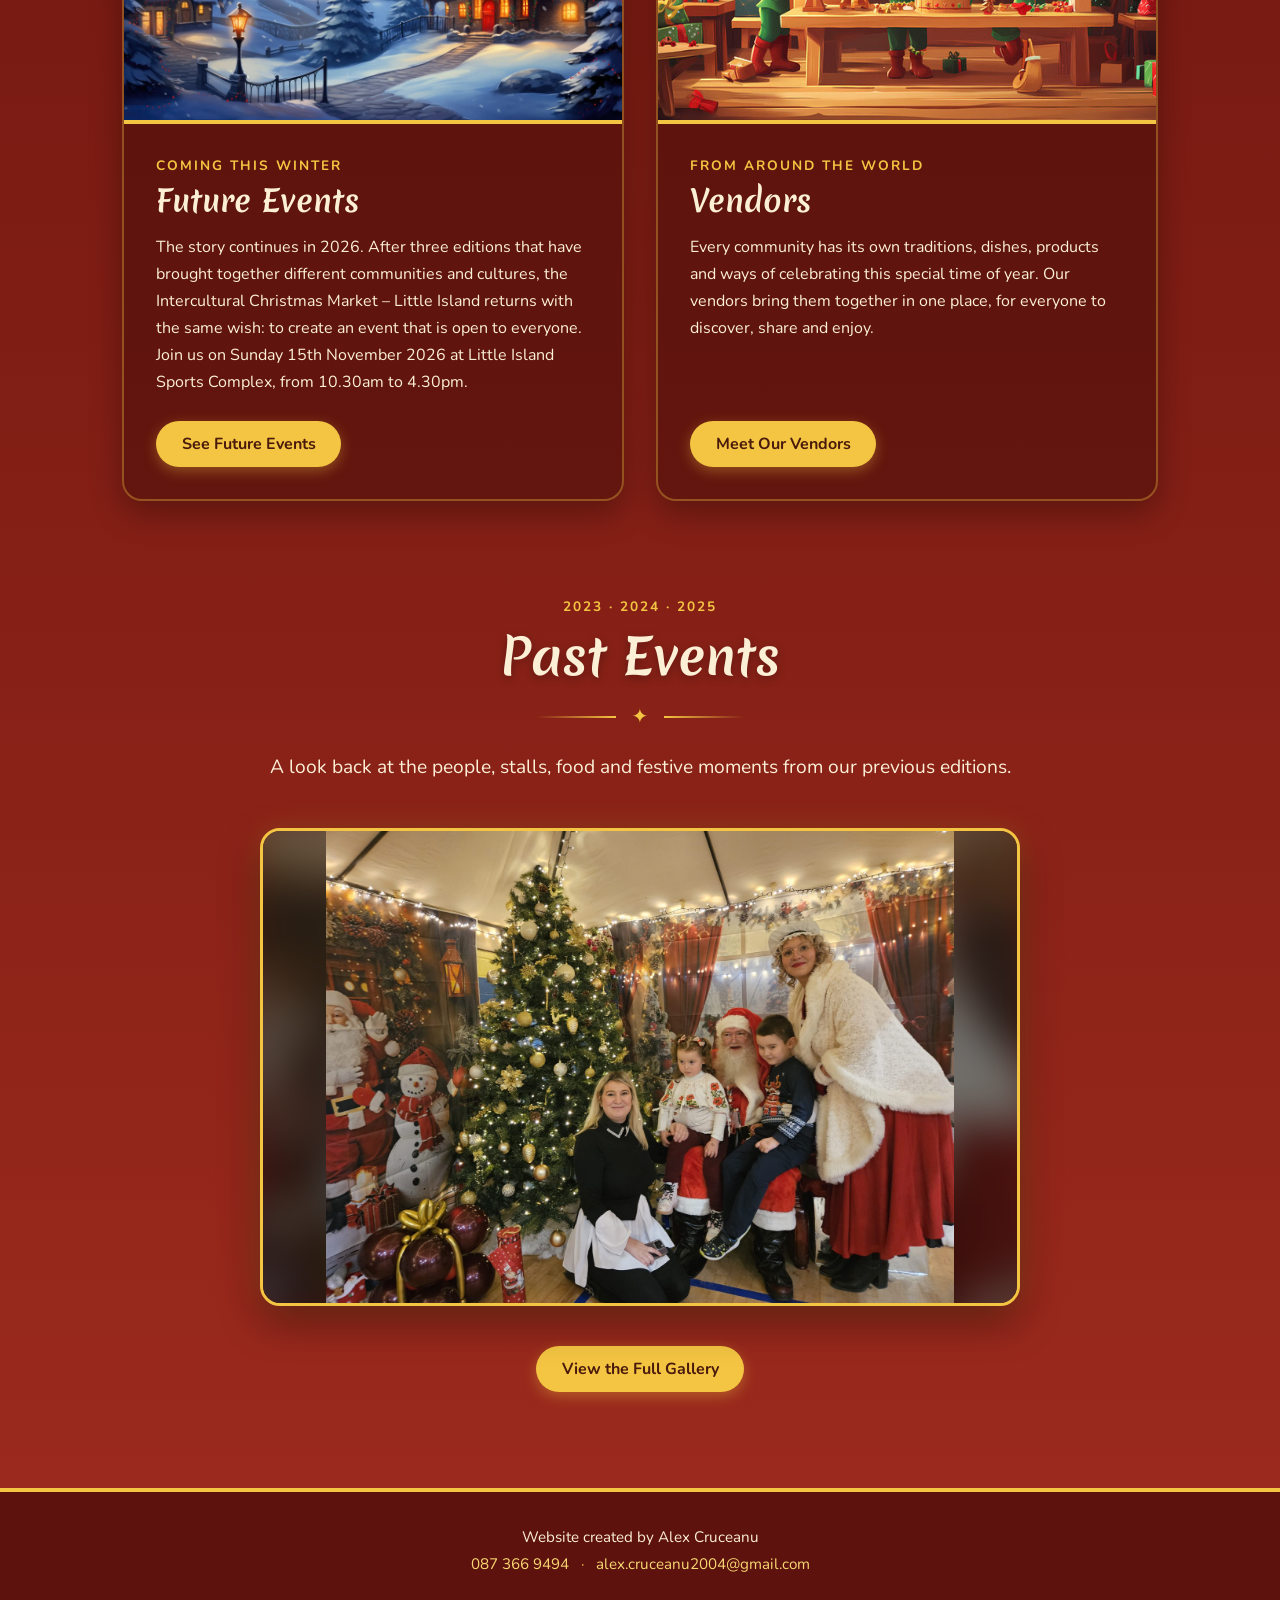
==== commit 11649346: "Change start time to 10.30am Co-Authored-By: Claude Opus 5.5 <noreply@anthropic.com>" ====
--- a/index.html
+++ b/index.html
@@ -101,7 +101,7 @@
               The story continues in 2026. After three editions that have brought together different
               communities and cultures, the Intercultural Christmas Market – Little Island returns with
               the same wish: to create an event that is open to everyone. Join us on Sunday 15th
-              November 2026 at Little Island Sports Complex, from 10.40am to 4.30pm.
+              November 2026 at Little Island Sports Complex, from 10.30am to 4.30pm.
             </p>
             <a href="future-events.html" class="btn">See Future Events</a>
           </div>
